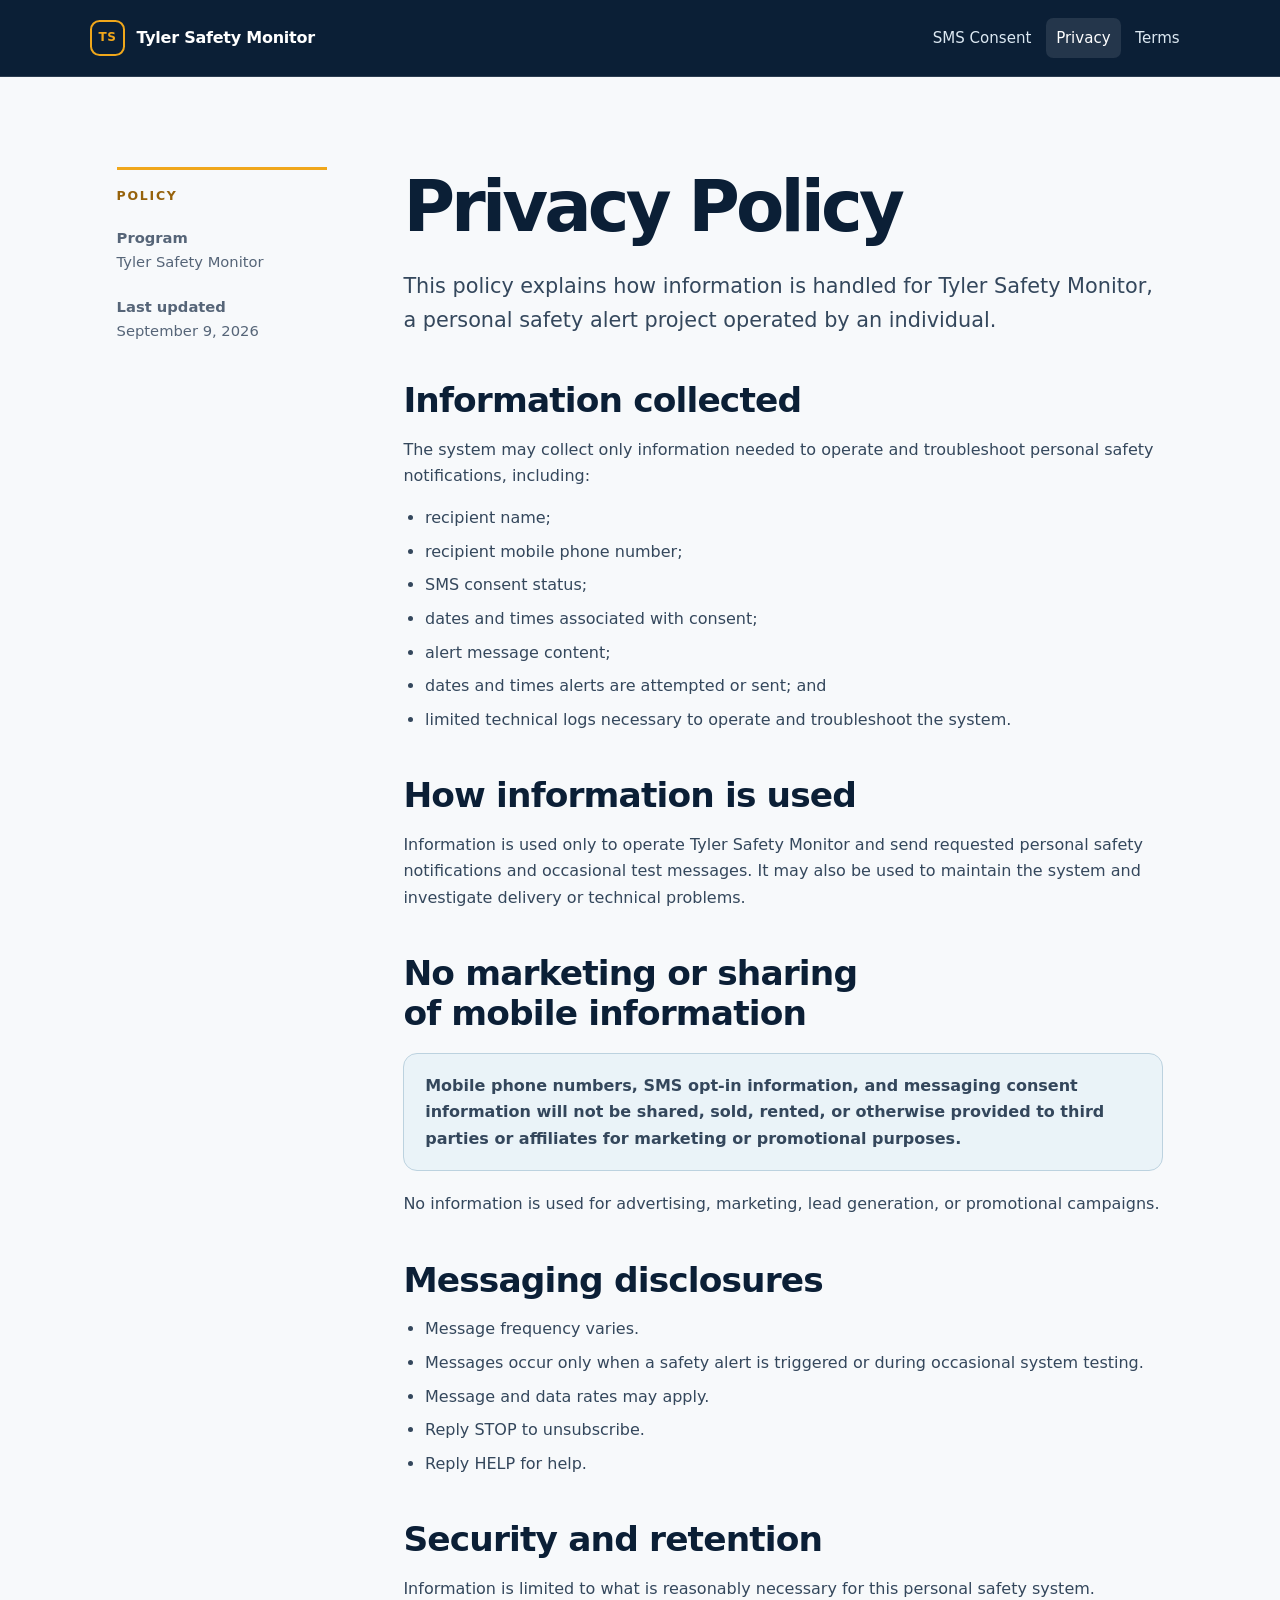
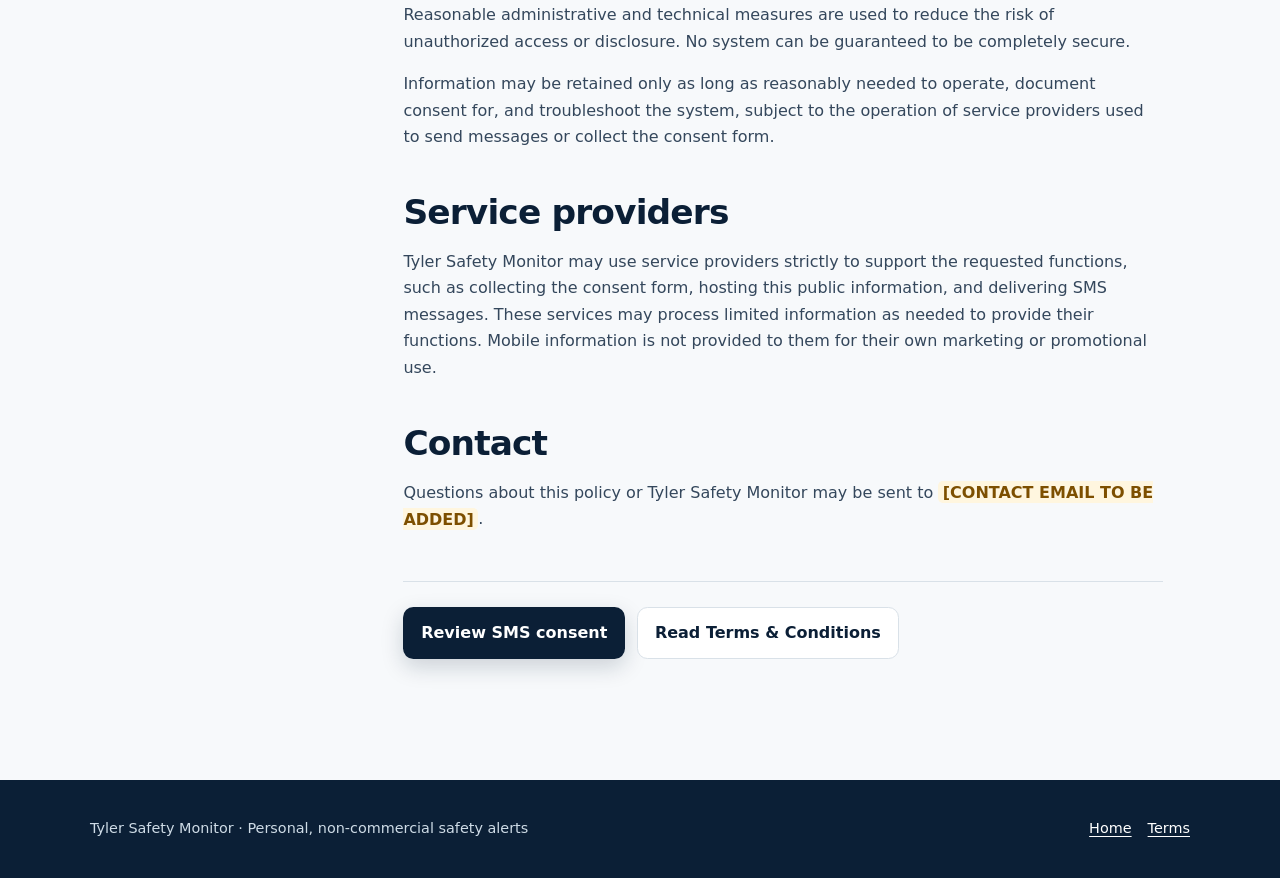
==== privacy.html @ 5f72c7c2 "Create Tyler Safety Monitor compliance website" ====
<!doctype html>
<html lang="en">
<head>
  <meta charset="utf-8">
  <meta name="viewport" content="width=device-width, initial-scale=1">
  <meta name="description" content="Privacy Policy for Tyler Safety Monitor personal safety SMS notifications.">
  <title>Privacy Policy · Tyler Safety Monitor</title>
  <link rel="stylesheet" href="styles.css">
</head>
<body>
  <a class="skip-link" href="#main-content">Skip to main content</a>
  <header class="site-header">
    <div class="shell header-inner">
      <a class="brand" href="index.html" aria-label="Tyler Safety Monitor home">
        <span class="brand-mark" aria-hidden="true">TS</span>
        <span>Tyler Safety Monitor</span>
      </a>
      <nav aria-label="Main navigation">
        <a href="consent.html">SMS Consent</a>
        <a href="privacy.html" aria-current="page">Privacy</a>
        <a href="terms.html">Terms</a>
      </nav>
    </div>
  </header>

  <main id="main-content" class="shell policy-layout">
    <aside class="policy-meta" aria-label="Document information">
      <p class="eyebrow">Policy</p>
      <p><strong>Program</strong><br>Tyler Safety Monitor</p>
      <p><strong>Last updated</strong><br>September 9, 2026</p>
    </aside>

    <article class="policy">
      <h1>Privacy Policy</h1>
      <p class="lede">This policy explains how information is handled for Tyler Safety Monitor, a personal safety alert project operated by an individual.</p>

      <h2>Information collected</h2>
      <p>The system may collect only information needed to operate and troubleshoot personal safety notifications, including:</p>
      <ul>
        <li>recipient name;</li>
        <li>recipient mobile phone number;</li>
        <li>SMS consent status;</li>
        <li>dates and times associated with consent;</li>
        <li>alert message content;</li>
        <li>dates and times alerts are attempted or sent; and</li>
        <li>limited technical logs necessary to operate and troubleshoot the system.</li>
      </ul>

      <h2>How information is used</h2>
      <p>Information is used only to operate Tyler Safety Monitor and send requested personal safety notifications and occasional test messages. It may also be used to maintain the system and investigate delivery or technical problems.</p>

      <h2>No marketing or sharing of mobile information</h2>
      <div class="policy-callout">
        <p><strong>Mobile phone numbers, SMS opt-in information, and messaging consent information will not be shared, sold, rented, or otherwise provided to third parties or affiliates for marketing or promotional purposes.</strong></p>
      </div>
      <p>No information is used for advertising, marketing, lead generation, or promotional campaigns.</p>

      <h2>Messaging disclosures</h2>
      <ul>
        <li>Message frequency varies.</li>
        <li>Messages occur only when a safety alert is triggered or during occasional system testing.</li>
        <li>Message and data rates may apply.</li>
        <li>Reply STOP to unsubscribe.</li>
        <li>Reply HELP for help.</li>
      </ul>

      <h2>Security and retention</h2>
      <p>Information is limited to what is reasonably necessary for this personal safety system. Reasonable administrative and technical measures are used to reduce the risk of unauthorized access or disclosure. No system can be guaranteed to be completely secure.</p>
      <p>Information may be retained only as long as reasonably needed to operate, document consent for, and troubleshoot the system, subject to the operation of service providers used to send messages or collect the consent form.</p>

      <h2>Service providers</h2>
      <p>Tyler Safety Monitor may use service providers strictly to support the requested functions, such as collecting the consent form, hosting this public information, and delivering SMS messages. These services may process limited information as needed to provide their functions. Mobile information is not provided to them for their own marketing or promotional use.</p>

      <h2>Contact</h2>
      <p>Questions about this policy or Tyler Safety Monitor may be sent to <strong class="placeholder">[CONTACT EMAIL TO BE ADDED]</strong>.</p>

      <div class="page-actions">
        <a class="button primary" href="consent.html">Review SMS consent</a>
        <a class="button secondary" href="terms.html">Read Terms &amp; Conditions</a>
      </div>
    </article>
  </main>

  <footer class="site-footer">
    <div class="shell footer-inner">
      <p>Tyler Safety Monitor · Personal, non-commercial safety alerts</p>
      <div>
        <a href="index.html">Home</a>
        <a href="terms.html">Terms</a>
      </div>
    </div>
  </footer>
</body>
</html>
---- styles.css ----
:root {
  color-scheme: light;
  --ink: #132032;
  --muted: #566578;
  --navy: #0b1f36;
  --navy-soft: #173955;
  --paper: #f7f9fb;
  --surface: #ffffff;
  --line: #d9e1e8;
  --amber: #f0a71b;
  --amber-pale: #fff6df;
  --blue-pale: #eaf3f8;
  --danger-pale: #fff1ed;
  --danger-line: #d26a4a;
  --radius: 14px;
  --shadow: 0 18px 46px rgba(11, 31, 54, 0.09);
}

* {
  box-sizing: border-box;
}

html {
  scroll-behavior: smooth;
}

body {
  margin: 0;
  background: var(--paper);
  color: var(--ink);
  font-family: Inter, ui-sans-serif, system-ui, -apple-system, BlinkMacSystemFont, "Segoe UI", sans-serif;
  font-size: 1rem;
  line-height: 1.65;
  text-rendering: optimizeLegibility;
}

a {
  color: #14557a;
  text-decoration-thickness: 1px;
  text-underline-offset: 0.18em;
}

a:hover {
  color: #0b3651;
}

a:focus-visible,
button:focus-visible,
iframe:focus-visible {
  outline: 3px solid var(--amber);
  outline-offset: 3px;
}

.skip-link {
  position: fixed;
  z-index: 100;
  top: 0.75rem;
  left: 0.75rem;
  transform: translateY(-200%);
  border-radius: 0.45rem;
  background: var(--surface);
  color: var(--navy);
  padding: 0.65rem 0.9rem;
  font-weight: 700;
}

.skip-link:focus {
  transform: translateY(0);
}

.shell {
  width: min(100% - 2rem, 1100px);
  margin-inline: auto;
}

.site-header {
  border-bottom: 1px solid rgba(255, 255, 255, 0.13);
  background: var(--navy);
  color: white;
}

.header-inner {
  min-height: 76px;
  display: flex;
  align-items: center;
  justify-content: space-between;
  gap: 1.5rem;
}

.brand {
  display: inline-flex;
  align-items: center;
  gap: 0.7rem;
  color: white;
  font-weight: 760;
  letter-spacing: -0.015em;
  text-decoration: none;
}

.brand:hover {
  color: white;
}

.brand-mark {
  display: grid;
  width: 2.2rem;
  height: 2.2rem;
  place-items: center;
  border: 2px solid var(--amber);
  border-radius: 0.6rem;
  color: var(--amber);
  font-size: 0.75rem;
  letter-spacing: 0.06em;
}

nav {
  display: flex;
  flex-wrap: wrap;
  justify-content: flex-end;
  gap: 0.25rem;
}

nav a {
  border-radius: 0.45rem;
  color: #dce8f2;
  padding: 0.5rem 0.65rem;
  font-size: 0.94rem;
  text-decoration: none;
}

nav a:hover,
nav a[aria-current="page"] {
  background: rgba(255, 255, 255, 0.1);
  color: white;
}

.hero {
  padding-block: clamp(4rem, 8vw, 7rem);
}

.eyebrow {
  margin: 0 0 0.7rem;
  color: #96620b;
  font-size: 0.78rem;
  font-weight: 800;
  letter-spacing: 0.14em;
  text-transform: uppercase;
}

h1,
h2,
h3,
p {
  overflow-wrap: break-word;
}

h1,
h2,
h3 {
  color: var(--navy);
  line-height: 1.15;
  text-wrap: balance;
}

h1 {
  max-width: 800px;
  margin: 0;
  font-size: clamp(2.6rem, 7vw, 5.4rem);
  letter-spacing: -0.055em;
}

h2 {
  margin: 0 0 1rem;
  font-size: clamp(1.55rem, 3vw, 2.15rem);
  letter-spacing: -0.025em;
}

h3 {
  margin: 0.8rem 0 0.55rem;
  font-size: 1.18rem;
}

.lede {
  max-width: 780px;
  margin: 1.35rem 0 0;
  color: #34475c;
  font-size: clamp(1.08rem, 2vw, 1.3rem);
  line-height: 1.65;
}

.notice {
  display: flex;
  max-width: 780px;
  margin-block: 2rem;
  border-left: 4px solid var(--amber);
  border-radius: 0 var(--radius) var(--radius) 0;
  background: var(--amber-pale);
  padding: 1rem 1.15rem;
  gap: 0.65rem;
  flex-direction: column;
}

.notice strong {
  color: var(--navy);
}

.button {
  display: inline-flex;
  min-height: 48px;
  align-items: center;
  justify-content: center;
  border: 1px solid transparent;
  border-radius: 0.65rem;
  padding: 0.72rem 1.05rem;
  font-weight: 750;
  text-decoration: none;
}

.button.primary {
  background: var(--navy);
  color: white;
  box-shadow: 0 8px 22px rgba(11, 31, 54, 0.18);
}

.button.primary:hover {
  background: var(--navy-soft);
  color: white;
}

.button.secondary {
  border-color: var(--line);
  background: white;
  color: var(--navy);
}

.section {
  padding-block: clamp(2.75rem, 6vw, 5rem);
}

.section.compact {
  max-width: 820px;
}

.card-grid {
  display: grid;
  grid-template-columns: repeat(3, minmax(0, 1fr));
  gap: 1rem;
}

.card {
  min-width: 0;
  border: 1px solid var(--line);
  border-radius: var(--radius);
  background: var(--surface);
  padding: 1.4rem;
  box-shadow: var(--shadow);
}

.card p {
  margin: 0;
  color: var(--muted);
}

.step {
  color: #a56b09;
  font-size: 0.78rem;
  font-weight: 800;
  letter-spacing: 0.1em;
}

.link-list {
  overflow: hidden;
  border: 1px solid var(--line);
  border-radius: var(--radius);
  background: var(--surface);
}

.link-list a {
  display: flex;
  align-items: center;
  justify-content: space-between;
  border-bottom: 1px solid var(--line);
  padding: 1.05rem 1.2rem;
  color: var(--navy);
  font-weight: 700;
  text-decoration: none;
}

.link-list a:last-child {
  border-bottom: 0;
}

.link-list a:hover {
  background: var(--blue-pale);
}

.policy-layout {
  display: grid;
  grid-template-columns: 210px minmax(0, 760px);
  justify-content: center;
  gap: clamp(2rem, 6vw, 5rem);
  padding-block: clamp(3rem, 7vw, 6rem);
}

.policy-meta {
  align-self: start;
  position: sticky;
  top: 2rem;
  border-top: 3px solid var(--amber);
  color: var(--muted);
  font-size: 0.92rem;
  padding-top: 1rem;
}

.policy-meta p {
  margin: 0 0 1.25rem;
}

.policy h1,
.consent-intro h1 {
  font-size: clamp(2.4rem, 6vw, 4.4rem);
}

.policy h2 {
  margin-top: 2.7rem;
}

.policy p,
.policy li {
  color: #34475c;
}

.policy ul {
  padding-left: 1.35rem;
}

.policy li + li {
  margin-top: 0.45rem;
}

.policy-callout {
  margin-block: 1.25rem;
  border: 1px solid #bcd2df;
  border-radius: var(--radius);
  background: var(--blue-pale);
  padding: 1.15rem 1.3rem;
}

.policy-callout.warning {
  border-color: var(--danger-line);
  background: var(--danger-pale);
}

.policy-callout p {
  margin: 0;
}

.placeholder {
  border-radius: 0.3rem;
  background: var(--amber-pale);
  color: #7d4f00;
  padding: 0.1rem 0.28rem;
}

.page-actions {
  display: flex;
  flex-wrap: wrap;
  gap: 0.75rem;
  margin-top: 3rem;
  border-top: 1px solid var(--line);
  padding-top: 1.6rem;
}

.consent-layout {
  padding-block: clamp(3rem, 7vw, 6rem);
}

.consent-intro {
  max-width: 820px;
  margin-inline: auto;
}

.legal-links {
  display: flex;
  flex-wrap: wrap;
  gap: 0.75rem 1.4rem;
  margin-block: 1.7rem;
  font-weight: 750;
}

.disclosure {
  border: 2px solid var(--navy);
  border-radius: var(--radius);
  background: white;
  padding: clamp(1.25rem, 4vw, 2rem);
  box-shadow: var(--shadow);
}

.disclosure h2 {
  font-size: 1.25rem;
}

.disclosure p {
  margin: 0;
  font-size: 1.08rem;
  font-weight: 610;
}

.form-instruction {
  color: var(--muted);
  margin-block: 1.5rem 1rem;
}

.form-link {
  gap: 0.45rem;
}

.form-section {
  max-width: 960px;
  margin: clamp(3.5rem, 8vw, 6rem) auto 0;
}

.form-heading {
  display: flex;
  align-items: end;
  justify-content: space-between;
  gap: 1.5rem;
  margin-bottom: 1rem;
}

.form-heading h2,
.form-heading .eyebrow {
  margin-bottom: 0;
}

.external-note {
  max-width: 330px;
  color: var(--muted);
  font-size: 0.9rem;
  text-align: right;
}

.form-frame {
  overflow: hidden;
  border: 1px solid var(--line);
  border-radius: var(--radius);
  background: white;
  box-shadow: var(--shadow);
}

.form-frame iframe {
  display: block;
  width: 100%;
  height: 980px;
  border: 0;
}

.noscript-note {
  border-radius: 0.6rem;
  background: var(--amber-pale);
  padding: 1rem;
}

.site-footer {
  margin-top: 2rem;
  background: var(--navy);
  color: #cedbe6;
}

.footer-inner {
  min-height: 98px;
  display: flex;
  align-items: center;
  justify-content: space-between;
  gap: 1rem;
  font-size: 0.9rem;
}

.footer-inner p {
  margin: 0;
}

.footer-inner div {
  display: flex;
  gap: 1rem;
}

.footer-inner a {
  color: white;
}

@media (max-width: 760px) {
  .header-inner,
  .footer-inner,
  .form-heading {
    align-items: flex-start;
    flex-direction: column;
  }

  .header-inner {
    padding-block: 1rem;
  }

  nav {
    justify-content: flex-start;
    margin-left: -0.65rem;
  }

  .card-grid,
  .policy-layout {
    grid-template-columns: 1fr;
  }

  .policy-meta {
    position: static;
  }

  .external-note {
    text-align: left;
  }

  .footer-inner {
    padding-block: 1.5rem;
  }
}

@media (max-width: 430px) {
  .brand-mark {
    width: 2rem;
    height: 2rem;
  }

  nav {
    gap: 0;
  }

  nav a {
    padding-inline: 0.55rem;
    font-size: 0.9rem;
  }

  .form-frame {
    margin-inline: -0.5rem;
    border-radius: 0.75rem;
  }
}

@media (prefers-reduced-motion: reduce) {
  html {
    scroll-behavior: auto;
  }
}
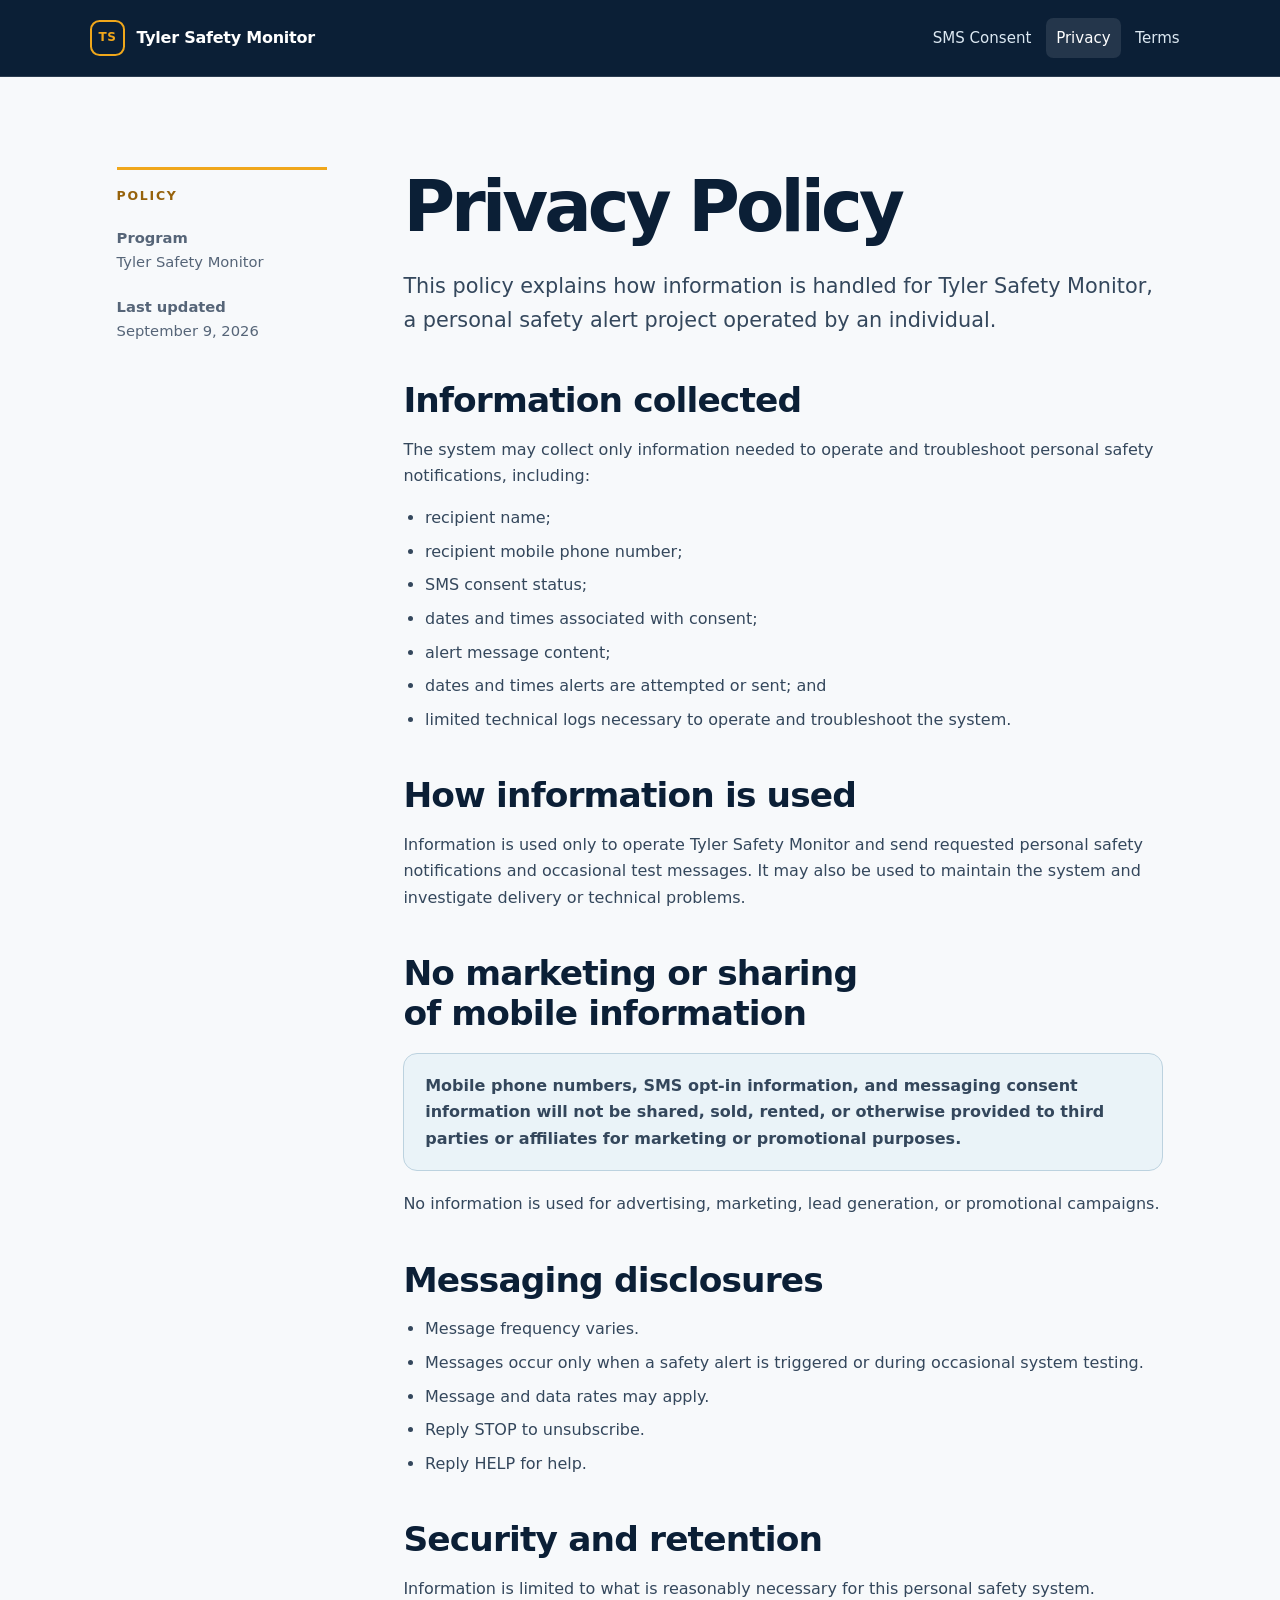
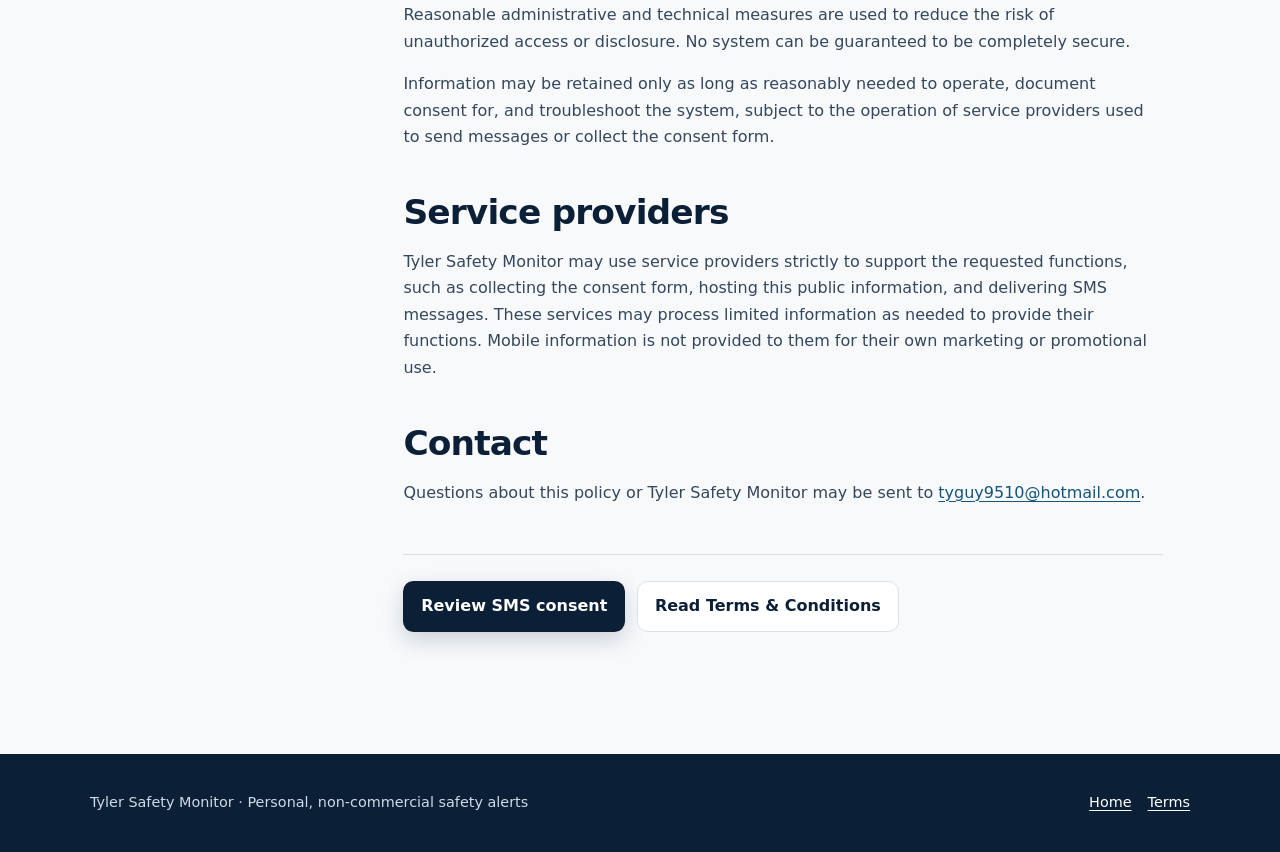
==== commit f17b3a67: "Add public contact email" ====
--- a/privacy.html
+++ b/privacy.html
@@ -72,7 +72,7 @@
       <p>Tyler Safety Monitor may use service providers strictly to support the requested functions, such as collecting the consent form, hosting this public information, and delivering SMS messages. These services may process limited information as needed to provide their functions. Mobile information is not provided to them for their own marketing or promotional use.</p>
 
       <h2>Contact</h2>
-      <p>Questions about this policy or Tyler Safety Monitor may be sent to <strong class="placeholder">[CONTACT EMAIL TO BE ADDED]</strong>.</p>
+      <p>Questions about this policy or Tyler Safety Monitor may be sent to <a href="mailto:tyguy9510@hotmail.com">tyguy9510@hotmail.com</a>.</p>
 
       <div class="page-actions">
         <a class="button primary" href="consent.html">Review SMS consent</a>
